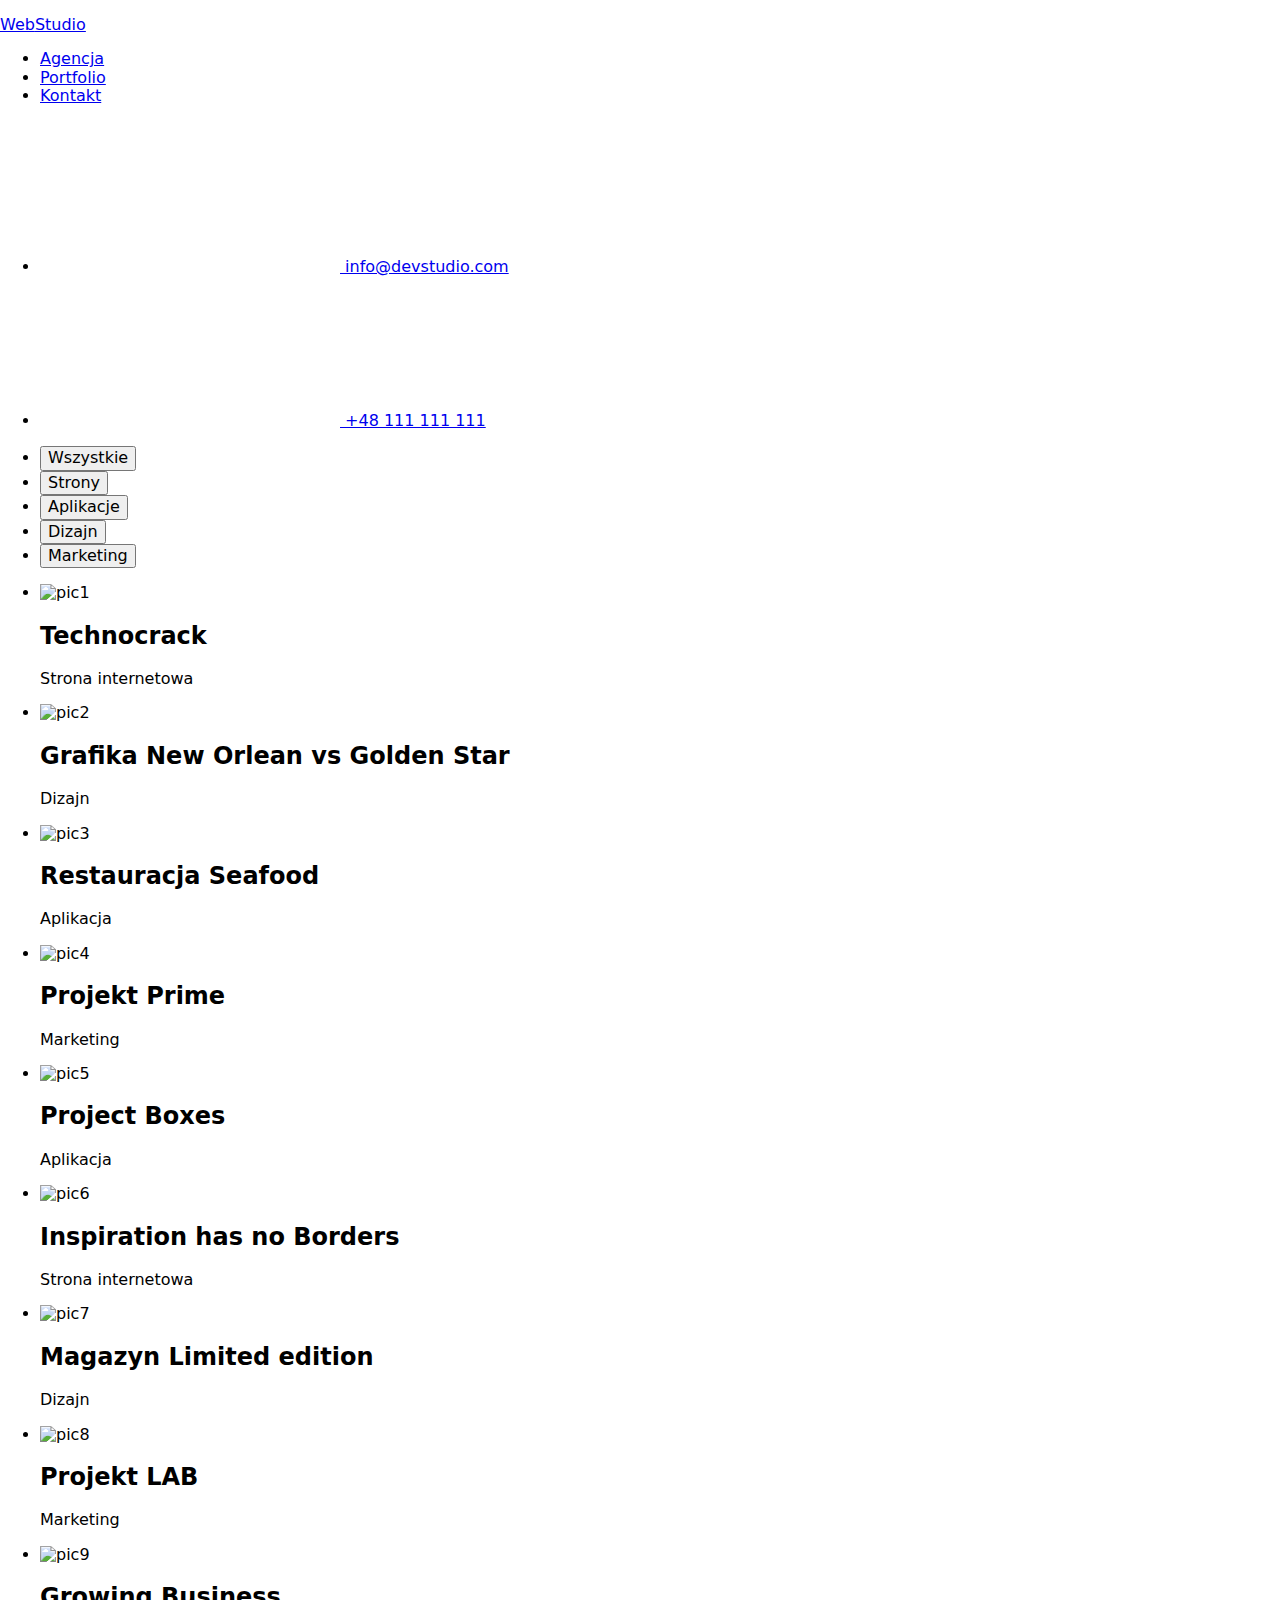
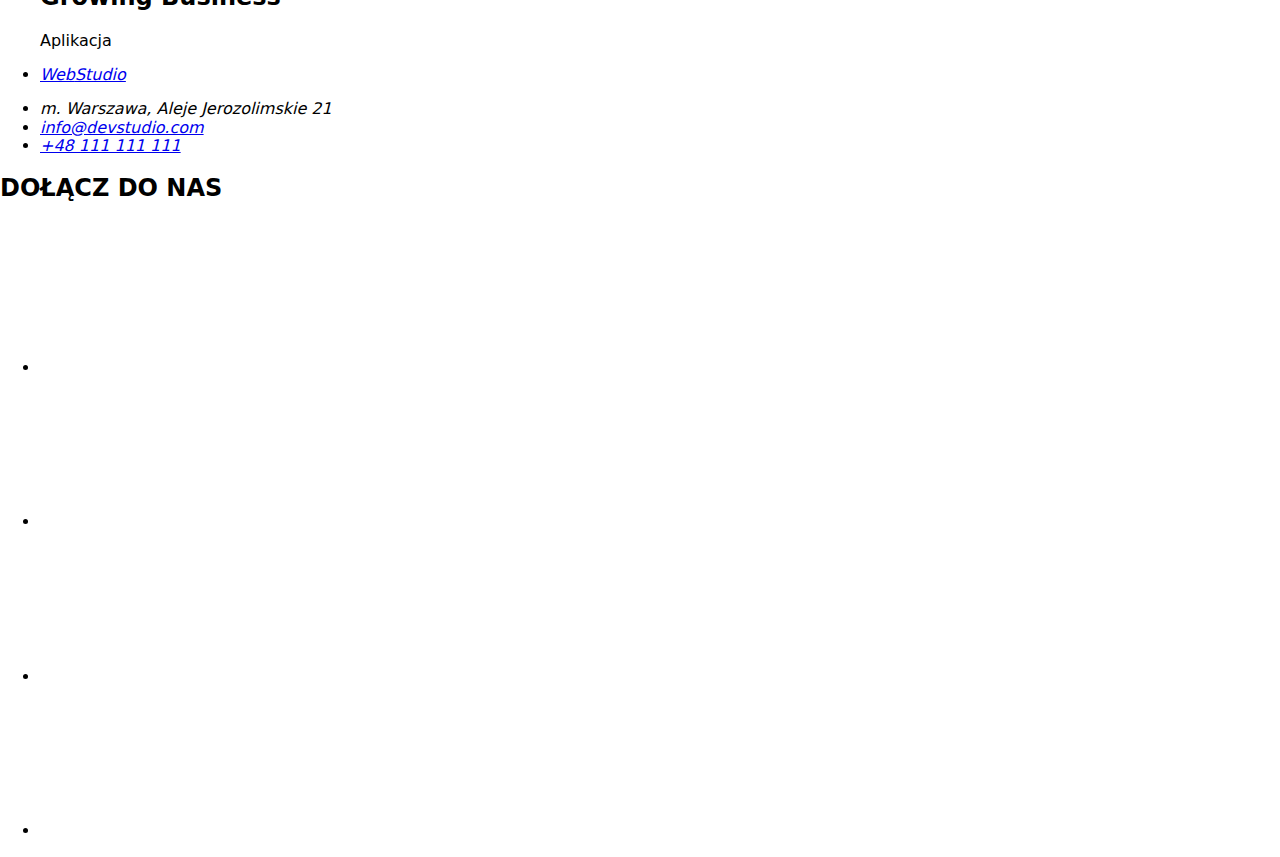
==== portfolio.html @ 138ed5bd "Add files via upload" ====
<!DOCTYPE html>
<html lang="pl">
  <head>
    <meta charset="UTF-8" />
    <meta http-equiv="X-UA-Compatible" content="IE=edge" />
    <meta name="viewport" content="width=device-width, initial-scale=1.0" />
    <title>WebStudio - efektywne rozwiązania dla Waszego biznesu</title>
    <link
      rel="stylesheet"
      href="https://cdnjs.cloudflare.com/ajax/libs/modern-normalize/1.0.0/modern-normalize.min.css"
    />
    <link rel="stylesheet" href="./css/styles.css" />
    <link rel="preconnect" href="https://fonts.googleapis.com" />
    <link rel="preconnect" href="https://fonts.gstatic.com" crossorigin />
    <link
      href="https://fonts.googleapis.com/css2?family=Roboto:wght@400;500;700;900&display=swap"
      rel="stylesheet"
    />
    <link rel="preconnect" href="https://fonts.googleapis.com">
    <link rel="preconnect" href="https://fonts.gstatic.com" crossorigin>
    <link href="https://fonts.googleapis.com/css2?family=Raleway:wght@700&display=swap" rel="stylesheet">
  </head>

  <body>
    <header class="header header-border">
      <div class="container">
        <p class="main-logo"><a class="link main-logo-pt2" href="./index.html"><span class="main-logo-pt1">Web</span>Studio</a></p>
        <nav class="navigation">
          <ul class="main-menu main-navigation list">
            <li class="main-navigation-item">
              <a class="link link-menu" href="./agencja.html">Agencja</a></li>
            <li class="main-navigation-item">
              <a class="link link-menu" href="./portfolio.html">Portfolio</a></li>
            <li class="main-navigation-item">
              <a class="link link-menu" href="./kontakt.html">Kontakt</a></li>
          </ul>
        </nav>
        <ul class="list contact-top">
          <li class="contact-top envelope-hover">
            <a class="link contact" href="mailto:info@devstudio.com">
              <svg class="envelope-icon">
                <use href="images/icons.svg#icon-envelope"></use>
              </svg>
              info@devstudio.com
            </a>
          </li>
          <li class="contact-top phone-hover">
            <a class="link contact" href="tel:48111111111">
              <svg class="phone-icon">
                <use href="images/icons.svg#icon-phone"></use>
              </svg>
              +48 111 111 111
            </a>
          </li>
        </ul>
      </div>
    </header>
    <main>
      <section class="section">
      <div class="button-bar">
        <div class="container">
          <ul class="button-list list">
        <li><button type="button" class="pointer button-style">Wszystkie</button></li>
        <li><button type="button" class="pointer button-style">Strony</button></li>
        <li><button type="button" class="pointer button-style">Aplikacje</button></li>
        <li><button type="button" class="pointer button-style">Dizajn</button></li>
        <li><button type="button" class="pointer button-style">Marketing</button></li>
          </ul>
        </div>
      </div>
      <div class="pic-box">
        <div class="container">
        <ul class="pics list">
          <li class="pics-item">
            <img class="pics-img"
              src="./images/imgbox01.jpg"
              alt="pic1"
            />
            <div class="second-color-box">
            <h2 class="pics-h2">Technocrack</h2>
            <p class="pics-p">Strona internetowa</p>
            </div>
          </li>
          <li class="pics-item">
            <img class="pics-img"
              src="./images/imgbox02.jpg"
              alt="pic2"
            />
            <div class="second-color-box">
            <h2 class="pics-h2">Grafika New Orlean vs Golden Star</h2>
            <p class="pics-p">Dizajn</p>
            </div>
          </li>
          <li class="pics-item">
            <img class="pics-img"
              src="./images/imgbox03.jpg"
              alt="pic3"
            />
            <div class="second-color-box">
            <h2 class="pics-h2">Restauracja Seafood</h2>
            <p class="pics-p">Aplikacja</p>
            </div>
          </li>
          <li class="pics-item">
            <img class="pics-img"
              src="./images/imgbox04.jpg"
              alt="pic4"
            />
            <div class="second-color-box">
            <h2 class="pics-h2">Projekt Prime</h2>
            <p class="pics-p">Marketing</p>
            </div>
          </li>
          <li class="pics-item">
            <img class="pics-img"
              src="./images/imgbox05.jpg"
              alt="pic5"
            />
            <div class="second-color-box">
            <h2 class="pics-h2">Project Boxes</h2>
            <p class="pics-p">Aplikacja</p>
            </div>
          </li>
          <li class="pics-item">
            <img class="pics-img"
              src="./images/imgbox06.jpg"
              alt="pic6"
            />
            <div class="second-color-box">
            <h2 class="pics-h2">Inspiration has no Borders</h2>
            <p class="pics-p">Strona internetowa</p>
            </div>
          </li>
          <li class="pics-item">
            <img class="pics-img"
              src="./images/imgbox07.jpg"
              alt="pic7"
            />
            <div class="second-color-box">
            <h2 class="pics-h2">Magazyn Limited edition</h2>
            <p class="pics-p">Dizajn</p>
            </div>
          </li>
          <li class="pics-item">
            <img class="pics-img"
              src="./images/imgbox08.jpg"
              alt="pic8"
            />
            <div class="second-color-box">
            <h2 class="pics-h2">Projekt LAB</h2>
            <p class="pics-p">Marketing</p>
            </div>
          </li>
          <li class="pics-item">
            <img class="pics-img"
              src="./images/imgbox09.jpg"
              alt="pic9"
            />
            <div class="second-color-box">
            <h2 class="pics-h2">Growing Business</h2>
            <p class="pics-p">Aplikacja</p>
            </div>
          </li>
        </ul>
        </div>
      </section>
    </main>
    <footer class="footer">
      <div class="container">
        <address class="address-style">
          <ul class="footer-list list">
            <li>
              <p class="main-logo-end">
                <a class="link main-logo-pt3" href="./index.html">
                  <span class="main-logo-pt1">Web</span>Studio</a
                >
              </p>
            </li>
            <li class="address-color">m. Warszawa, Aleje Jerozolimskie 21</li>
            <li>
              <a class="link contact-bottom" href="mailto:info@devstudio.com"
                >info@devstudio.com</a
              >
            </li>
            <li>
              <a class="link contact-bottom" href="tel:48111111111">+48 111 111 111</a>
            </li>
          </ul>
        </address>
        <div>
        <h2 class="footer-social-media-header">DOŁĄCZ DO NAS</h2>
        <ul class="footer-social-media-list list">
          <li class="footer-social-media-item link">
            <a class="footer-social-media-link" href="#">
              <svg class="footer-social-icon">
                <use href="images/icons.svg#icon-instagram"></use>
              </svg>
            </a>
          </li>
           <li class="footer-social-media-item link">
            <a class="footer-social-media-link" href="#">
              <svg class="footer-social-icon">
                <use href="images/icons.svg#icon-twitter"></use>
              </svg>
            </a>
          </li>
           <li class="footer-social-media-item link">
            <a class="footer-social-media-link" href="#">
              <svg class="footer-social-icon">
                <use href="images/icons.svg#icon-facebook"></use>
              </svg>
            </a>
          </li>
           <li class="footer-social-media-item link">
            <a class="footer-social-media-link" href="#">
              <svg class="footer-social-icon">
                <use href="images/icons.svg#icon-linkedin"></use>
              </svg>
            </a>
          </li>
        </ul>
        </div>
      </div>
    </footer>
  </body>
</html>
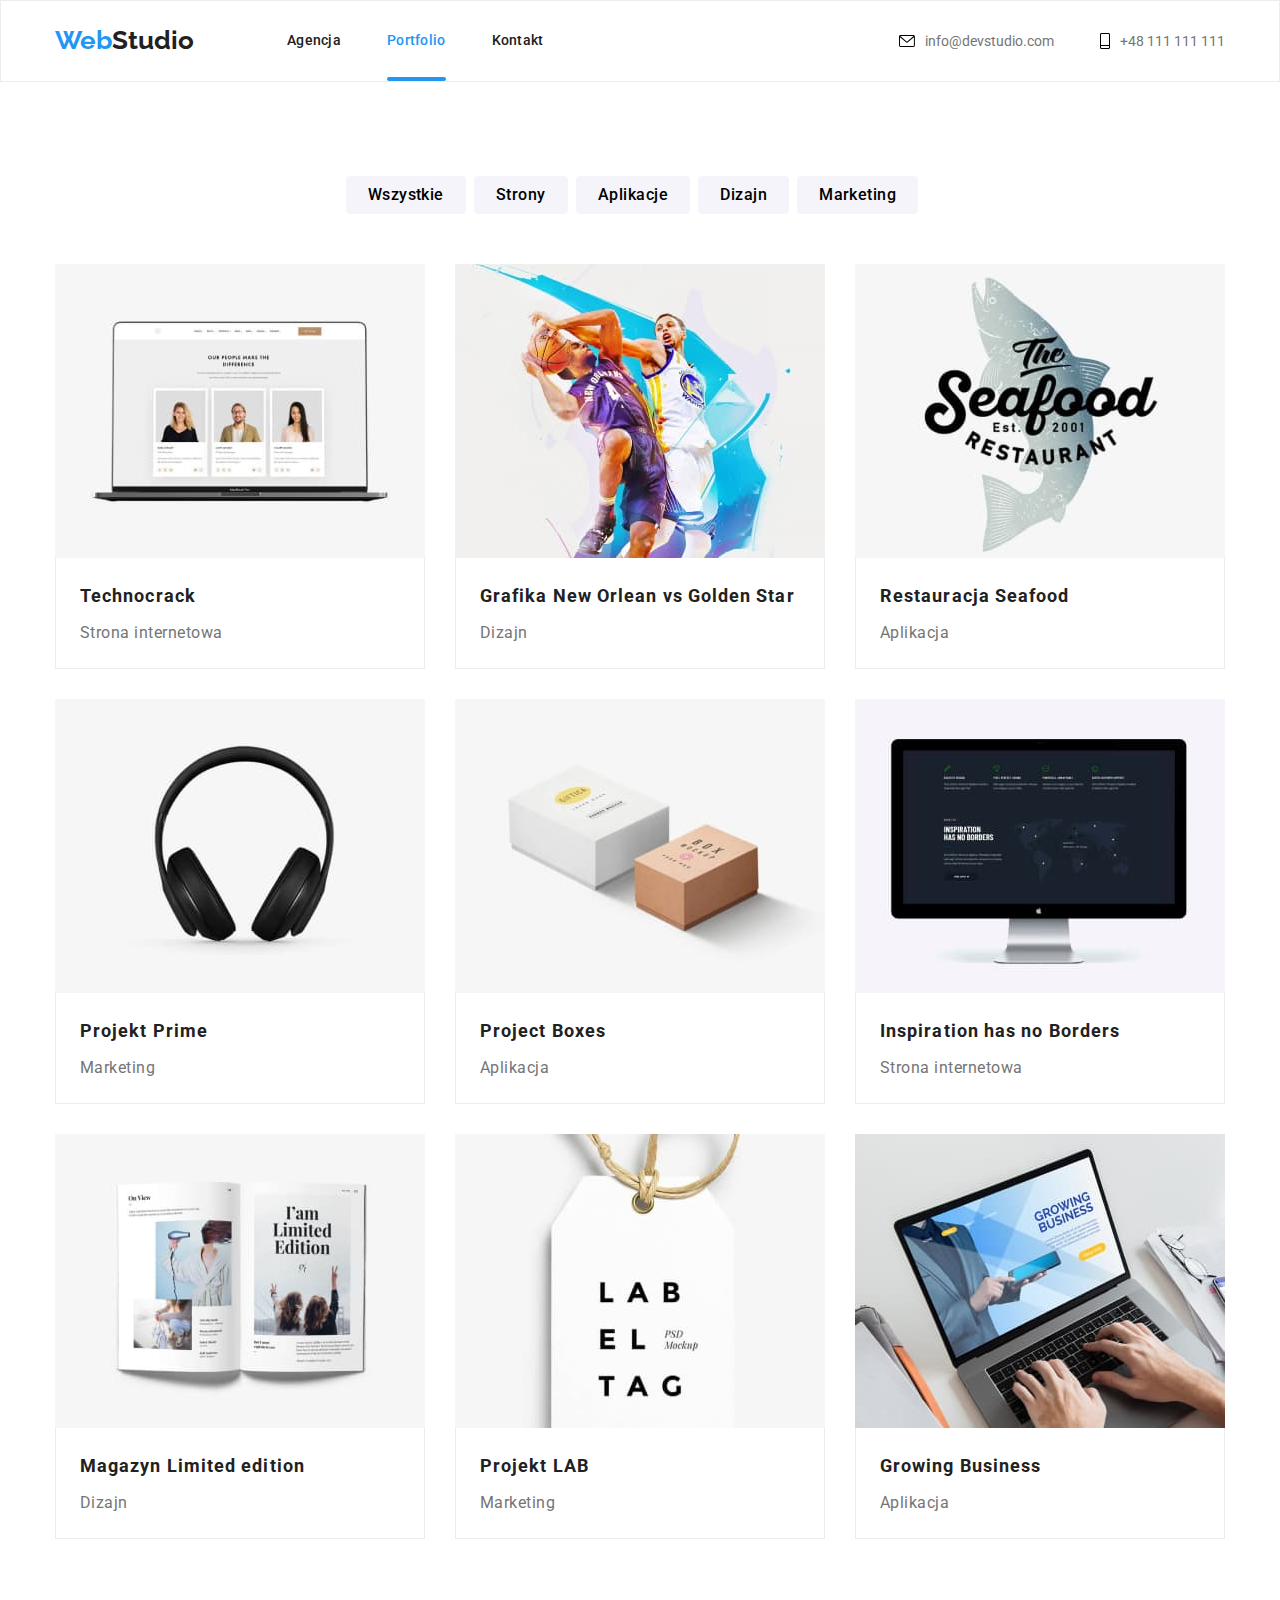
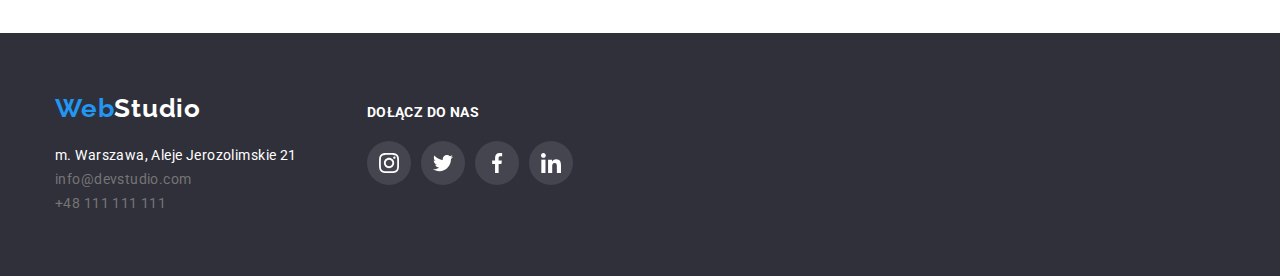
==== commit 818bc7ad: "Dodano pseudo class ::after" ====
--- a/portfolio.html
+++ b/portfolio.html
@@ -28,9 +28,9 @@
         <nav class="navigation">
           <ul class="main-menu main-navigation list">
             <li class="main-navigation-item">
-              <a class="link link-menu" href="./agencja.html">Agencja</a></li>
+              <a class="link link-menu" href="./index.html">Agencja</a></li>
             <li class="main-navigation-item">
-              <a class="link link-menu" href="./portfolio.html">Portfolio</a></li>
+              <a class="link link-active active" href="./portfolio.html">Portfolio</a></li>
             <li class="main-navigation-item">
               <a class="link link-menu" href="./kontakt.html">Kontakt</a></li>
           </ul>
--- a/css/styles.css
+++ b/css/styles.css
@@ -0,0 +1,816 @@
+/*---USTAWIENIA ROOT I STRICTE WSZYSTKICH ELEMENTÓW---*/
+
+:root {
+    --text-color: #212121;
+    --contact-color: #757575;
+    --webstudio-color: #2196F3;
+    --background-color: #2F303A;
+    --social-media-color: #AFB1B8;
+    --loremipsum-icon-color: #F5F4FA;
+}
+
+h1,
+h2,
+h3,
+h4,
+h5,
+h6 {
+    margin: 0;
+}
+
+ul,
+ol {
+    margin: 0;
+    padding: 0;
+}
+
+
+
+p {
+    padding: 0;
+    margin: 0;
+}
+
+img {
+    display: block;
+}
+
+.section {
+    padding-top: 94px;
+    padding-bottom: 94px;
+}
+
+/* ----------HEADER---------- */
+
+.header .container {
+    display: flex;
+    align-items: center;
+    height: 80px;
+}
+
+.main-logo {
+    padding-right: 93px;
+    font-family: 'Raleway', sans-serif;
+    font-size: 26px;
+    line-height: 1.2;
+}
+
+.main-logo-pt1 {
+    color: var(--webstudio-color);
+    font-weight: 700;
+    font-size: 26px;
+}
+
+.main-logo-pt2 {
+    color: var(--text-color);
+    font-weight: 700;
+    font-size: 26px;
+}
+
+.navigation {
+    display: flex;
+}
+
+.main-navigation {
+    display: flex;
+    align-items: center;
+}
+
+.main-navigation-item {
+    position: relative;
+}
+
+.main-navigation-item:not(:last-child) {
+    margin-right: 46px;
+}
+
+.active::after {
+    position: absolute;
+    content: "";
+    display: block;
+    width: 100%;
+    height: 4px;
+    background-color: var(--webstudio-color);
+    border-radius: 2px;
+    bottom: -32px;
+}
+
+.main-menu {
+    font-weight: 500;
+    font-size: 14px;
+    line-height: 1.1;
+    letter-spacing: 0.02em;
+}
+
+.contact {
+    display: flex;
+    justify-content: center;
+    align-items: center;
+    color: var(--contact-color);
+}
+
+.contact-top {
+    display: flex;
+    margin-left: auto;
+}
+
+.contact-top:not(:last-child) {
+    margin-right: 46px;
+}
+
+.container {
+    max-width: 1200px;
+    width: 100%;
+    padding: 0 15px;
+    margin: 0 auto;
+}
+
+.envelope-icon {
+    width: 16px;
+    height: 12px;
+    margin-right: 10px;
+}
+
+.phone-icon {
+    width: 10px;
+    height: 16px;
+    margin-right: 10px;
+}
+
+
+.envelope-hover:hover svg,
+.envelope-hover:focus svg {
+    color: var(--webstudio-color);
+    fill: var(--webstudio-color);
+}
+
+.phone-hover:hover svg,
+.phone-hover:focus svg {
+    color: var(--webstudio-color);
+    fill: var(--webstudio-color);
+}
+
+
+/*----------INDEX SEKCJA 1 / HERO----------*/
+
+body {
+    font-family: 'Roboto', sans-serif;
+    color: black;
+    font-size: 14px;
+    line-height: 1.5;
+}
+
+.business-solutions {
+    margin-top: 106px;
+    margin-bottom: 30px;
+    width: 696px;
+}
+
+.hero {
+    background-image: linear-gradient(
+        rgba(47, 48, 58, 0.4),
+        rgba(47, 48, 58, 0.4)),
+    url("../images/backgroundimg.jpg");
+    background-repeat: no-repeat;
+    background-size: cover;
+    background-position: center;
+    width: 100%;
+    max-width: 1600px;
+    height: 600px;
+    margin: 0 auto;
+}
+
+.hero .container {
+    display: flex;
+    align-items: center;
+    justify-content: center;
+    flex-direction: column;
+    font-family: 'Roboto';
+    font-style: normal;
+    font-weight: 900;
+    font-size: 34px;
+    line-height: 1.3;
+    text-align: center;
+    letter-spacing: 0.06em;
+    text-transform: uppercase;
+    color: #FFFFFF;
+}
+
+.button {
+    display: flex;
+    align-items: center;
+    align-self: center;
+    justify-content: center;
+    width: 200px;
+    height: 50px;
+    left: 700px;
+    top: 430px;
+    background: #2196F3;
+    color: #FFFFFF;
+    font-family: 'Roboto';
+    font-style: normal;
+    font-weight: 700;
+    font-size: 16px;
+    line-height: 1.88;
+    letter-spacing: 0.06em;
+    border-radius: 4px;
+    border: none;
+    box-shadow: #2F303A;
+    ;
+}
+
+/*----------INDEX SEKCJA 2 / LOREMIPSUM----------*/
+
+.loremipsum .container {
+    display: flex;
+    font-size: 14px;
+}
+
+.loremipsum-list {
+    display: flex;
+}
+
+.loremipsum-item:not(:last-child) {
+    margin-right: 30px;
+}
+
+.lorem-head {
+    font-family: 'Roboto';
+    font-style: normal;
+    font-weight: 700;
+    font-size: 14px;
+    line-height: 1.1;
+    letter-spacing: 0.03em;
+    text-transform: uppercase;
+    color: var(--text-color);
+    margin-bottom: 10px;
+}
+
+.lorem-text {
+    font-family: 'Roboto';
+    font-style: normal;
+    font-weight: 400;
+    font-size: 14px;
+    line-height: 1.7;
+    letter-spacing: 0.03em;
+    color: var(--contact-color)
+}
+
+.loremipsum-icon-item {
+    display: flex;
+    justify-content: center;
+    height: 120px;
+    padding: 25px 0;
+    margin-bottom: 30px;
+    background-color: var(--loremipsum-icon-color);
+}
+
+.loremipsum-icon {
+    width: 70px;
+    height: 70px;
+}
+
+/*----------INDEX SEKCJA 3 / SERVICES----------*/
+
+.services-list {
+    display: flex;
+}
+
+.services-head {
+    align-items: center;
+    justify-content: center;
+    margin-bottom: 50px;
+    font-family: 'Roboto';
+    font-style: normal;
+    font-weight: 700;
+    font-size: 36px;
+    line-height: 1.75;
+    text-align: center;
+    letter-spacing: 0.03em;
+}
+
+.services .container {
+    display: flex;
+    align-items: center;
+    padding-bottom: 94px;
+
+}
+
+.service-item {
+    position: relative;
+}
+
+.service-item:not(:last-child) {
+    margin-right: 30px;
+}
+
+
+.services-banner {
+    position: absolute;
+    width: 370px;
+    height: 70px;
+    background-color: rgba(47, 48, 58, 0.8);
+    left: 0;
+    bottom: 0;
+
+    display: flex;
+    justify-content: center;
+    align-items: center;
+
+    font-family: 'Roboto';
+    font-style: normal;
+    font-weight: 700;
+    font-size: 14px;
+    line-height: 1.1;
+    text-align: center;
+    letter-spacing: 0.03em;
+    text-transform: uppercase;
+    color: #FFFFFF;
+}
+
+
+/*-----------INDEX SEKCJA 4 / TEAM-----------*/
+
+
+.team-section .team-header {
+    margin-bottom: 50px;
+}
+
+.team-header {
+    font-family: 'Roboto';
+    font-style: normal;
+    font-weight: 700;
+    font-size: 36px;
+    line-height: 1.2;
+    text-align: center;
+    letter-spacing: 0.03em;
+}
+
+.team-list {
+    display: flex;
+}
+
+
+.team-list-item {
+    text-align: center;
+}
+
+.team-list-item:not(:last-child) {
+    margin-right: 30px;
+}
+
+.team-member-photo {
+    width: 270px;
+    height: 260px;
+    box-shadow: 0px 1px 3px rgba(0, 0, 0, 0.12), 0px 1px 1px rgba(0, 0, 0, 0.14), 0px 2px 1px rgba(0, 0, 0, 0.2);
+}
+
+.team-member-name {
+    padding-top: 30px;
+    font-family: 'Roboto';
+    font-style: normal;
+    font-weight: 500;
+    font-size: 16px;
+    line-height: 1.2;
+    text-align: center;
+    letter-spacing: 0.03em;
+}
+
+.team-member-job {
+    margin-top: 10px;
+    margin-bottom: 16px;
+    font-family: 'Roboto';
+    font-style: normal;
+    font-weight: 400;
+    font-size: 16px;
+    line-height: 1.2;
+    text-align: center;
+    letter-spacing: 0.03em;
+    color: var(--contact-color);
+}
+
+.second-color {
+    background-color: white;
+    box-shadow: 0px 1px 3px rgba(0, 0, 0, 0.12), 0px 1px 1px rgba(0, 0, 0, 0.14), 0px 2px 1px rgba(0, 0, 0, 0.2);
+    border-radius: 0px 0px 4px 4px;
+}
+
+.team-section {
+    background: #F5F4FA;
+}
+
+.social-list {
+    display: flex;
+    align-items: center;
+    justify-content: space-between;
+    margin-right: 32px;
+    margin-left: 32px;
+    padding-bottom: 30px;
+}
+
+.social-list-link {
+    display: flex;
+    width: 44px;
+    height: 44px;
+    background-color: #FFFFFF;
+    border-radius: 50%;
+    align-items: center;
+    justify-content: center;
+    fill: var(--social-media-color);
+}
+
+.social-icon {
+    width: 20px;
+    height: 20px;
+}
+
+.social-list-link:hover,
+.social-list-link:focus {
+    fill: #FFFFFF;
+    background-color: var(--webstudio-color);
+}
+
+/*------------INDEX SEKCJA 5 / CUSTOMERS-------*/
+
+.customers-section .container {
+    display: flex;
+}
+
+
+.customers-header {
+    margin-bottom: 50px;
+    font-family: 'Roboto';
+    font-style: normal;
+    font-weight: 700;
+    font-size: 36px;
+    line-height: 1.2;
+    text-align: center;
+    letter-spacing: 0.03em;
+}
+
+.customers-list {
+    display: flex;
+}
+
+.customers-list-item {
+    display: flex;
+    align-items: center;
+    justify-content: center;
+    width: 170px;
+    height: 92px;
+    border: 1px solid var(--social-media-color);
+    border-radius: 4px;
+}
+
+.customers-list-item:not(:last-child) {
+    margin-right: 30px;
+}
+
+.customers-list-link {
+    display: flex;
+    fill: var(--social-media-color);
+}
+
+.customers-icon-1 {
+    width: 41px;
+    height: 47px;
+}
+
+.customers-icon-2 {
+    width: 40px;
+    height: 52px;
+}
+
+.customers-icon-3 {
+    width: 43px;
+    height: 41px;
+}
+
+.customers-icon-4 {
+    width: 84px;
+    height: 41px;
+}
+
+.customers-icon-5 {
+    width: 63px;
+    height: 45px;
+}
+
+.customers-icon-6 {
+    width: 94px;
+    height: 44px;
+}
+
+.customers-list-item:hover,
+.customers-list-item:focus {
+    border: 1px solid var(--webstudio-color);
+}
+
+.customers-list-item:hover svg,
+.customers-list-item:focus svg{
+    color: var(--webstudio-color);
+    fill: var(--webstudio-color);
+}
+
+/*-----------INDEX SEKCJA 6 / FOOTER-----------*/
+
+.footer {
+    background: var(--background-color);
+}
+
+.footer .container {
+    display: flex;
+    padding-top: 60px;
+    padding-bottom: 60px;
+    background-color: #2F303A;
+    font-family: Roboto;
+    font-size: 14px;
+    font-weight: 400;
+    line-height: 1.7;
+    letter-spacing: 0.03em;
+    text-align: left;
+}
+
+.footer-list {
+    margin-right: 70px;
+}
+
+.main-logo-end {
+    font-family: 'Raleway', sans-serif;
+    font-style: normal;
+    font-weight: 700;
+    font-size: 26px;
+    line-height: 1.2;
+    letter-spacing: 0.03em;
+    margin-bottom: 20px;
+}
+
+.main-logo-pt3 {
+    color: #FFFFFF;
+}
+
+.address-color {
+    color: #FFFFFF;
+}
+
+.contact-bottom {
+    display: flex;
+    color: var(--contact-color);
+}
+
+.footer-social-media-header {
+    font-family: 'Roboto';
+    font-style: normal;
+    font-weight: 700;
+    font-size: 14px;
+    line-height: 1.1;
+    letter-spacing: 0.03em;
+    text-transform: uppercase;
+    color: #fff;
+    padding-top: 12px;
+    margin-bottom: 20px;
+}
+
+.footer-social-media-list {
+    display: flex;
+    justify-content: space-between
+}
+
+.footer-social-media-item:not(:last-child) {
+    margin-right: 10px;
+}
+
+.footer-social-media-link {
+    display: flex;
+    width: 44px;
+    height: 44px;
+    background-color: rgba(255, 255, 255, 0.1);
+    border-radius: 50%;
+    align-items: center;
+    justify-content: center;
+    fill: #fff;
+}
+
+.footer-social-media-link:hover,
+.footer-social-media-link:focus {
+    background-color: var(--webstudio-color);
+}
+
+.footer-social-icon {
+    width: 20px;
+    height: 20px;
+}
+
+
+
+
+
+
+/*------------PORTFOLIO HEADER BORDER-----------*/
+
+.header-border {
+    border: 1px solid #ECECEC;
+}
+
+
+/*---------PORTFOLIO SEKCJA 1 BUTTON-BAR--------*/
+
+.button-bar .container {
+    display: flex;
+    align-items: center;
+    align-self: center;
+    justify-content: center;
+    padding-bottom: 50px;
+}
+
+.button-list {
+    display: flex;
+    margin-right: 8px;
+}
+
+.button-style {
+    margin-right: 8px;
+    height: 38px;
+    background: #F5F4FA;
+    border-radius: 4px;
+    border: none;
+    font-family: 'Roboto';
+    font-style: normal;
+    font-weight: 500;
+    font-size: 16px;
+    text-align: center;
+    letter-spacing: 0.03em;
+    padding: 6px 22px;
+}
+
+
+.button-style:hover {
+    background-color: #2196F3;
+    color: #FFFFFF;
+    cursor: pointer;
+    filter: drop-shadow(0px 4px 4px rgba(0, 0, 0, 0.25));
+}
+
+/*---------PORTFOLIO SEKCJA 2 PIC-BOX--------*/
+
+.pic-box .container {
+    display: flex;
+    justify-content: space-evenly;
+}
+
+
+.pics {
+    display: flex;
+    flex-wrap: wrap;
+}
+
+.pics-item {
+    margin-right: 30px;
+    margin-bottom: 30px;
+}
+
+.pics-item:nth-child(3n + 3) {
+    margin-right: 0px;
+}
+
+.pics-item:nth-last-child(-n + 3) {
+    margin-bottom: 0;
+}
+
+.pics-img {
+    width: 370px;
+    height: 294px;
+}
+
+
+.pics-h2 {
+    font-family: 'Roboto';
+    font-style: normal;
+    font-weight: 700;
+    font-size: 18px;
+    line-height: 2;
+    letter-spacing: 0.06em;
+    padding-top: 20px;
+    padding-left: 24px;
+}
+
+
+.pics-p {
+    font-family: 'Roboto';
+    font-style: normal;
+    font-weight: 400;
+    font-size: 16px;
+    line-height: 1.88;
+    letter-spacing: 0.03em;
+    margin-top: 4px;
+    margin-bottom: 20px;
+    padding-left: 24px;
+    color: var(--contact-color)
+}
+
+.second-color-box {
+    border: 1px solid #ECECEC;
+    border-top: none;
+}
+
+.pics-item:hover,
+.pics-item:focus {
+    box-shadow: 0px 1px 1px rgba(0, 0, 0, 0.12),
+    0px 4px 4px rgba(0, 0, 0, 0.06),
+    1px 4px 6px rgba(0, 0, 0, 0.16);
+    cursor: pointer;
+}
+
+
+
+
+
+/*--------------POZOSTAŁE-------------*/
+.link {
+    text-decoration: none;
+}
+
+.link-menu {
+    color: var(--text-color);
+}
+
+.link-active {
+    color: var(--webstudio-color)
+}
+
+.link::selection {
+    color: var(--webstudio-color);
+}
+
+.link:hover {
+    color: var(--webstudio-color);
+    cursor: pointer;
+}
+
+.link:focus {
+    color: var(--webstudio-color)
+}
+
+.button:hover {
+    opacity: 0.75;
+    cursor: pointer;
+
+}
+
+.list {
+    list-style: none;
+}
+
+.section {
+    color: var(--text-color);
+}
+
+.address-style {
+    font-style: normal;
+}
+
+/*------------OKNO MODALNE-----------*/
+.backdrop {
+    position: fixed;
+    left: 0;
+    top: 0;
+    width: 100%;
+    height: 100%;
+    background-color: rgba(0, 0, 0, 0.1);
+}
+
+.modal {
+    position: absolute;
+    top: 50%;
+    left: 50%;
+    transform: translate(-50%, -50%);
+    width: 528px;
+    min-height: 581px;
+    background-color: #fff;
+}
+
+.close-btn {
+    position: absolute;
+    display: flex;
+    align-items: center;
+    justify-content: center;
+    top: 8px;
+    right: 8px;
+    width: 30px;
+    height: 30px;
+    background-color: #fff;
+    border: 1px solid rgba(0, 0, 0, 0.1);
+    border-radius: 50%;
+    cursor: pointer;
+}
+
+.close-icon {
+    width: 18px;
+    height: 18px;
+}
+
+.is-hidden {
+    opacity: 0;
+    visibility: hidden;
+    pointer-events: none;
+}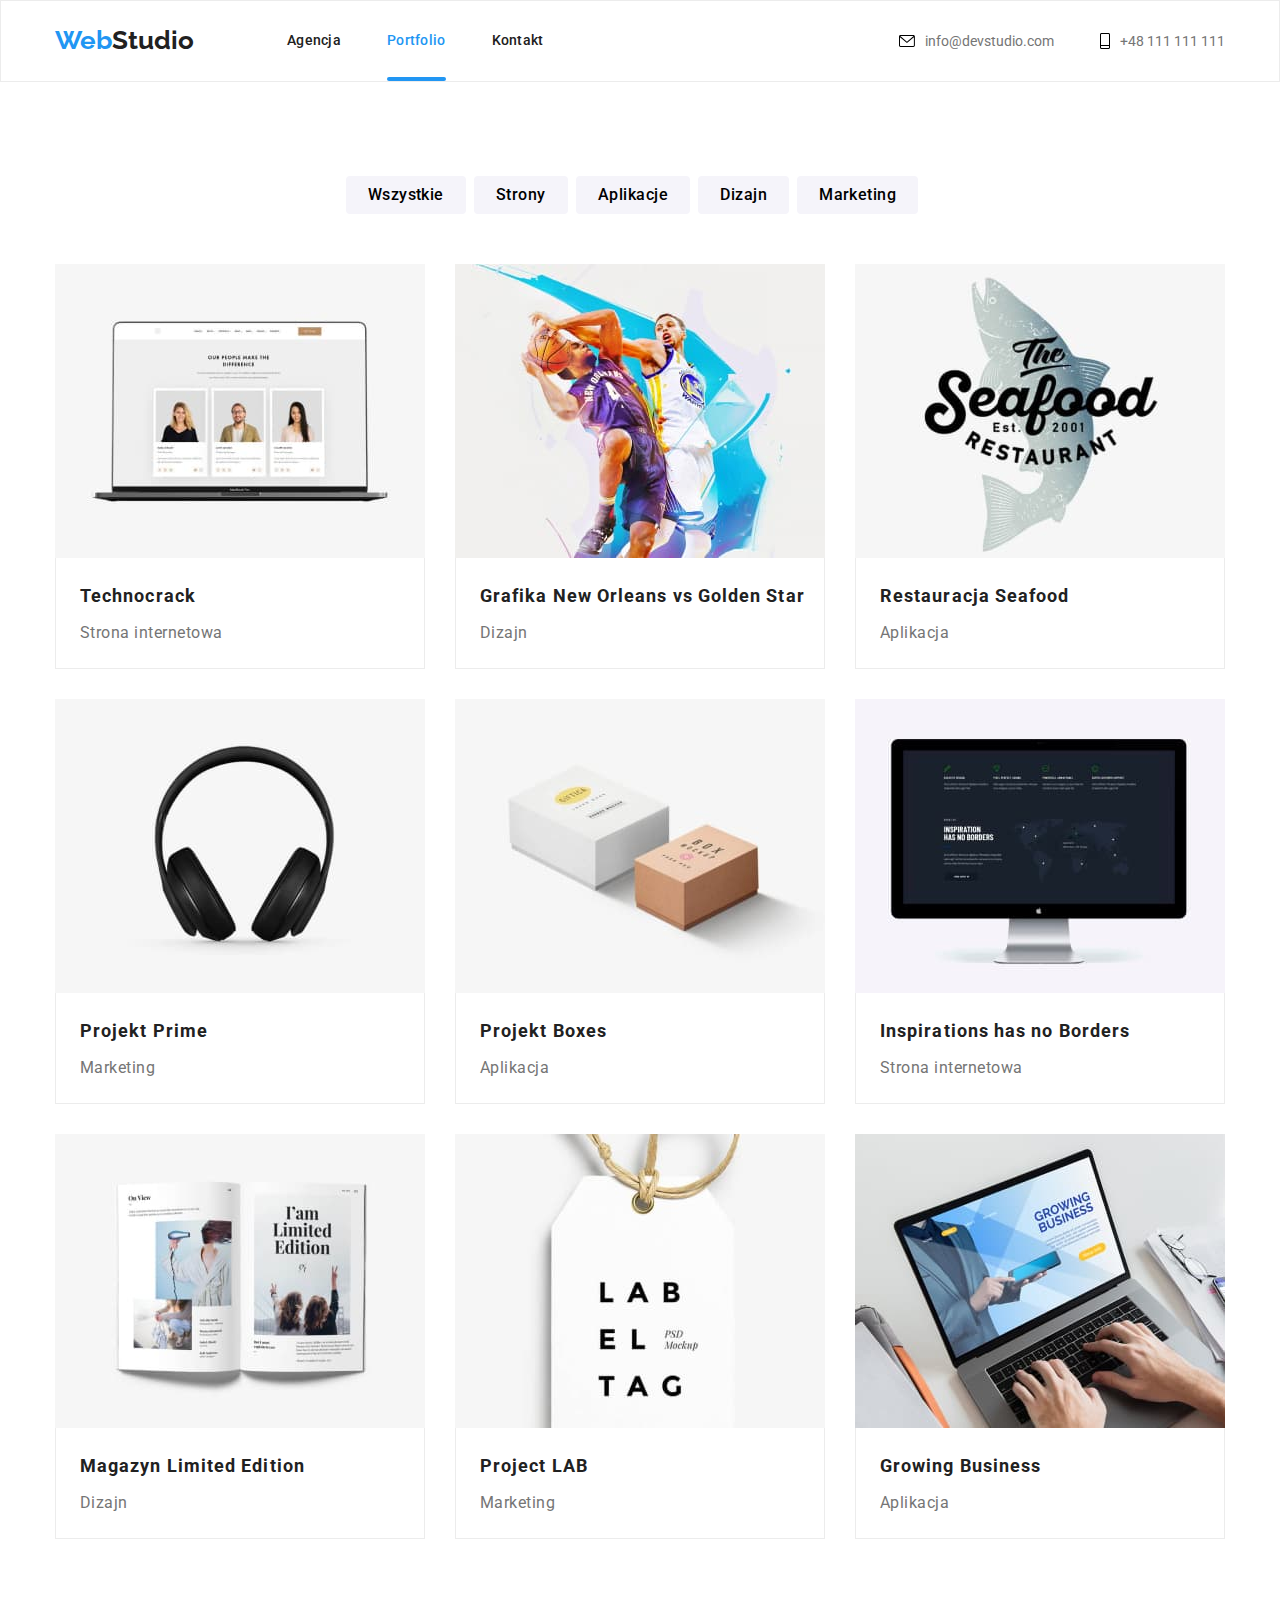
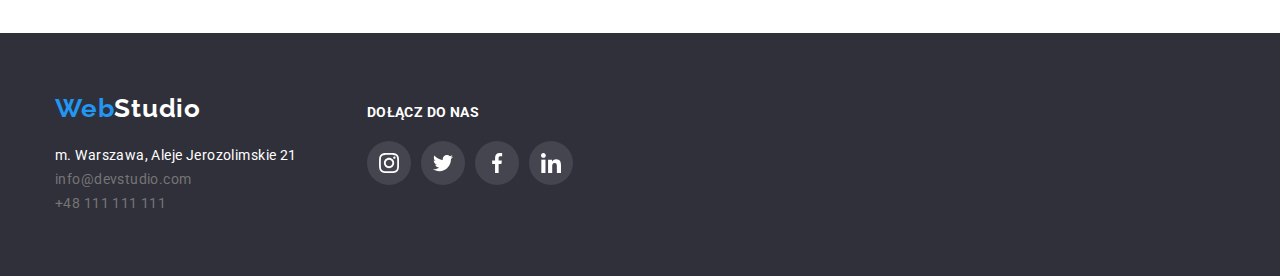
==== commit aee913d6: "Dodano overlay w portfolio" ====
--- a/portfolio.html
+++ b/portfolio.html
@@ -72,93 +72,138 @@
         <div class="container">
         <ul class="pics list">
           <li class="pics-item">
+            <div class="box">
             <img class="pics-img"
               src="./images/imgbox01.jpg"
               alt="pic1"
             />
+            <div class="overlay">
+              <p class="pic-info">Technocrack jest popularną platformą wykorzystywaną do rozpowszechniania koronawirusa. Firmy wykorzystują tę platformę do celów szpiegowskich i ataków na niezabezpieczone serwery konkurencji</p>
+            </div>
             <div class="second-color-box">
             <h2 class="pics-h2">Technocrack</h2>
             <p class="pics-p">Strona internetowa</p>
             </div>
-          </li>
-          <li class="pics-item">
+            </div>
+          </li>
+          <li class="pics-item">
+            <div class="box">
             <img class="pics-img"
               src="./images/imgbox02.jpg"
-              alt="pic2"
-            />
-            <div class="second-color-box">
-            <h2 class="pics-h2">Grafika New Orlean vs Golden Star</h2>
+              alt="pic1"
+            />
+            <div class="overlay">
+              <p class="pic-info">Technocrack jest popularną platformą wykorzystywaną do rozpowszechniania koronawirusa. Firmy wykorzystują tę platformę do celów szpiegowskich i ataków na niezabezpieczone serwery konkurencji</p>
+            </div>
+            <div class="second-color-box">
+            <h2 class="pics-h2">Grafika New Orleans vs Golden Star</h2>
             <p class="pics-p">Dizajn</p>
             </div>
-          </li>
-          <li class="pics-item">
+            </div>
+          </li>
+          <li class="pics-item">
+            <div class="box">
             <img class="pics-img"
               src="./images/imgbox03.jpg"
-              alt="pic3"
-            />
+              alt="pic1"
+            />
+            <div class="overlay">
+              <p class="pic-info">Technocrack jest popularną platformą wykorzystywaną do rozpowszechniania koronawirusa. Firmy wykorzystują tę platformę do celów szpiegowskich i ataków na niezabezpieczone serwery konkurencji</p>
+            </div>
             <div class="second-color-box">
             <h2 class="pics-h2">Restauracja Seafood</h2>
             <p class="pics-p">Aplikacja</p>
             </div>
-          </li>
-          <li class="pics-item">
+            </div>
+          </li>
+          <li class="pics-item">
+            <div class="box">
             <img class="pics-img"
               src="./images/imgbox04.jpg"
-              alt="pic4"
-            />
+              alt="pic1"
+            />
+            <div class="overlay">
+              <p class="pic-info">Technocrack jest popularną platformą wykorzystywaną do rozpowszechniania koronawirusa. Firmy wykorzystują tę platformę do celów szpiegowskich i ataków na niezabezpieczone serwery konkurencji</p>
+            </div>
             <div class="second-color-box">
             <h2 class="pics-h2">Projekt Prime</h2>
             <p class="pics-p">Marketing</p>
             </div>
-          </li>
-          <li class="pics-item">
+            </div>
+          </li>
+          <li class="pics-item">
+            <div class="box">
             <img class="pics-img"
               src="./images/imgbox05.jpg"
-              alt="pic5"
-            />
-            <div class="second-color-box">
-            <h2 class="pics-h2">Project Boxes</h2>
+              alt="pic1"
+            />
+            <div class="overlay">
+              <p class="pic-info">Technocrack jest popularną platformą wykorzystywaną do rozpowszechniania koronawirusa. Firmy wykorzystują tę platformę do celów szpiegowskich i ataków na niezabezpieczone serwery konkurencji</p>
+            </div>
+            <div class="second-color-box">
+            <h2 class="pics-h2">Projekt Boxes</h2>
             <p class="pics-p">Aplikacja</p>
             </div>
-          </li>
-          <li class="pics-item">
+            </div>
+          </li>
+          <li class="pics-item">
+            <div class="box">
             <img class="pics-img"
               src="./images/imgbox06.jpg"
-              alt="pic6"
-            />
-            <div class="second-color-box">
-            <h2 class="pics-h2">Inspiration has no Borders</h2>
+              alt="pic1"
+            />
+            <div class="overlay">
+              <p class="pic-info">Technocrack jest popularną platformą wykorzystywaną do rozpowszechniania koronawirusa. Firmy wykorzystują tę platformę do celów szpiegowskich i ataków na niezabezpieczone serwery konkurencji</p>
+            </div>
+            <div class="second-color-box">
+            <h2 class="pics-h2">Inspirations has no Borders</h2>
             <p class="pics-p">Strona internetowa</p>
             </div>
-          </li>
-          <li class="pics-item">
+            </div>
+          </li>
+          <li class="pics-item">
+            <div class="box">
             <img class="pics-img"
               src="./images/imgbox07.jpg"
-              alt="pic7"
-            />
-            <div class="second-color-box">
-            <h2 class="pics-h2">Magazyn Limited edition</h2>
+              alt="pic1"
+            />
+            <div class="overlay">
+              <p class="pic-info">Technocrack jest popularną platformą wykorzystywaną do rozpowszechniania koronawirusa. Firmy wykorzystują tę platformę do celów szpiegowskich i ataków na niezabezpieczone serwery konkurencji</p>
+            </div>
+            <div class="second-color-box">
+            <h2 class="pics-h2">Magazyn Limited Edition</h2>
             <p class="pics-p">Dizajn</p>
             </div>
-          </li>
-          <li class="pics-item">
+            </div>
+          </li>
+          <li class="pics-item">
+            <div class="box">
             <img class="pics-img"
               src="./images/imgbox08.jpg"
-              alt="pic8"
-            />
-            <div class="second-color-box">
-            <h2 class="pics-h2">Projekt LAB</h2>
+              alt="pic1"
+            />
+            <div class="overlay">
+              <p class="pic-info">Technocrack jest popularną platformą wykorzystywaną do rozpowszechniania koronawirusa. Firmy wykorzystują tę platformę do celów szpiegowskich i ataków na niezabezpieczone serwery konkurencji</p>
+            </div>
+            <div class="second-color-box">
+            <h2 class="pics-h2">Project LAB</h2>
             <p class="pics-p">Marketing</p>
             </div>
-          </li>
-          <li class="pics-item">
+            </div>
+          </li>
+          <li class="pics-item">
+            <div class="box">
             <img class="pics-img"
               src="./images/imgbox09.jpg"
-              alt="pic9"
-            />
+              alt="pic1"
+            />
+            <div class="overlay">
+              <p class="pic-info">Technocrack jest popularną platformą wykorzystywaną do rozpowszechniania koronawirusa. Firmy wykorzystują tę platformę do celów szpiegowskich i ataków na niezabezpieczone serwery konkurencji</p>
+            </div>
             <div class="second-color-box">
             <h2 class="pics-h2">Growing Business</h2>
             <p class="pics-p">Aplikacja</p>
+            </div>
             </div>
           </li>
         </ul>
--- a/css/styles.css
+++ b/css/styles.css
@@ -142,12 +142,16 @@
 .envelope-hover:focus svg {
     color: var(--webstudio-color);
     fill: var(--webstudio-color);
+    transition-duration: 250ms;
+    transition-timing-function: cubic-bezier(0.4, 0, 0.2, 1);
 }
 
 .phone-hover:hover svg,
 .phone-hover:focus svg {
     color: var(--webstudio-color);
     fill: var(--webstudio-color);
+    transition-duration: 250ms;
+        transition-timing-function: cubic-bezier(0.4, 0, 0.2, 1);
 }
 
 
@@ -428,6 +432,8 @@
 .social-list-link:focus {
     fill: #FFFFFF;
     background-color: var(--webstudio-color);
+    transition-duration: 250ms;
+    transition-timing-function: cubic-bezier(0.4, 0, 0.2, 1);
 }
 
 /*------------INDEX SEKCJA 5 / CUSTOMERS-------*/
@@ -504,12 +510,16 @@
 .customers-list-item:hover,
 .customers-list-item:focus {
     border: 1px solid var(--webstudio-color);
+    transition-duration: 250ms;
+    transition-timing-function: cubic-bezier(0.4, 0, 0.2, 1);
 }
 
 .customers-list-item:hover svg,
 .customers-list-item:focus svg{
     color: var(--webstudio-color);
     fill: var(--webstudio-color);
+    transition-duration: 250ms;
+    transition-timing-function: cubic-bezier(0.4, 0, 0.2, 1);
 }
 
 /*-----------INDEX SEKCJA 6 / FOOTER-----------*/
@@ -594,6 +604,8 @@
 .footer-social-media-link:hover,
 .footer-social-media-link:focus {
     background-color: var(--webstudio-color);
+    transition-duration: 250ms;
+    transition-timing-function: cubic-bezier(0.4, 0, 0.2, 1);
 }
 
 .footer-social-icon {
@@ -649,6 +661,8 @@
     color: #FFFFFF;
     cursor: pointer;
     filter: drop-shadow(0px 4px 4px rgba(0, 0, 0, 0.25));
+    transition-duration: 250ms;
+    transition-timing-function: cubic-bezier(0.4, 0, 0.2, 1);
 }
 
 /*---------PORTFOLIO SEKCJA 2 PIC-BOX--------*/
@@ -706,11 +720,6 @@
     margin-bottom: 20px;
     padding-left: 24px;
     color: var(--contact-color)
-}
-
-.second-color-box {
-    border: 1px solid #ECECEC;
-    border-top: none;
 }
 
 .pics-item:hover,
@@ -719,11 +728,63 @@
     0px 4px 4px rgba(0, 0, 0, 0.06),
     1px 4px 6px rgba(0, 0, 0, 0.16);
     cursor: pointer;
-}
-
-
-
-
+    transition-duration: 250ms;
+    transition-timing-function: cubic-bezier(0.4, 0, 0.2, 1);
+}
+
+.box {
+    position: relative;
+    overflow: hidden;
+}
+.box:hover .overlay,
+.box:focus .overlay {
+    transform: translateY(0);
+    transition-duration: 250ms;
+    transition-timing-function: cubic-bezier(0.4, 0, 0.2, 1);
+}
+
+.box >img {
+    position: relative;
+}
+
+.overlay {
+    position: absolute;
+    top: 0;
+    left: 0;
+    width: 100%;
+    height: 294px;
+    overflow: hidden;
+    background-color: rgba(33, 150, 243, 0.9);
+    transform: translatey(100%);
+    transition-duration: 250ms;
+    transition-timing-function: cubic-bezier(0.4, 0, 0.2, 1);
+}
+.pic-info {
+    font-family: 'Roboto';
+    font-style: normal;
+    font-weight: 400;
+    font-size: 18px;
+    line-height: 1.6;
+    letter-spacing: 0.03em;
+    color: #FFFFFF;
+    margin-top: 49px;
+    margin-right: 45px;
+    margin-bottom: 49px;
+    margin-left: 24px;
+}
+
+.second-color-box {
+    border: 1px solid #ECECEC;
+    border-top: none;
+}
+
+.box >.second-color-box {
+    position: sticky;
+    opacity: 1;
+    bottom: 0px;
+    left: 0px;
+    background-color: #FFFFFF;
+}
 
 /*--------------POZOSTAŁE-------------*/
 .link {
@@ -742,19 +803,19 @@
     color: var(--webstudio-color);
 }
 
-.link:hover {
+.link:hover,
+.link:focus {
     color: var(--webstudio-color);
     cursor: pointer;
-}
-
-.link:focus {
-    color: var(--webstudio-color)
+    transition-duration: 250ms;
+    transition-timing-function: cubic-bezier(0.4, 0, 0.2, 1);
 }
 
 .button:hover {
     opacity: 0.75;
     cursor: pointer;
-
+    transition-duration: 250ms;
+    transition-timing-function: cubic-bezier(0.4, 0, 0.2, 1);
 }
 
 .list {
